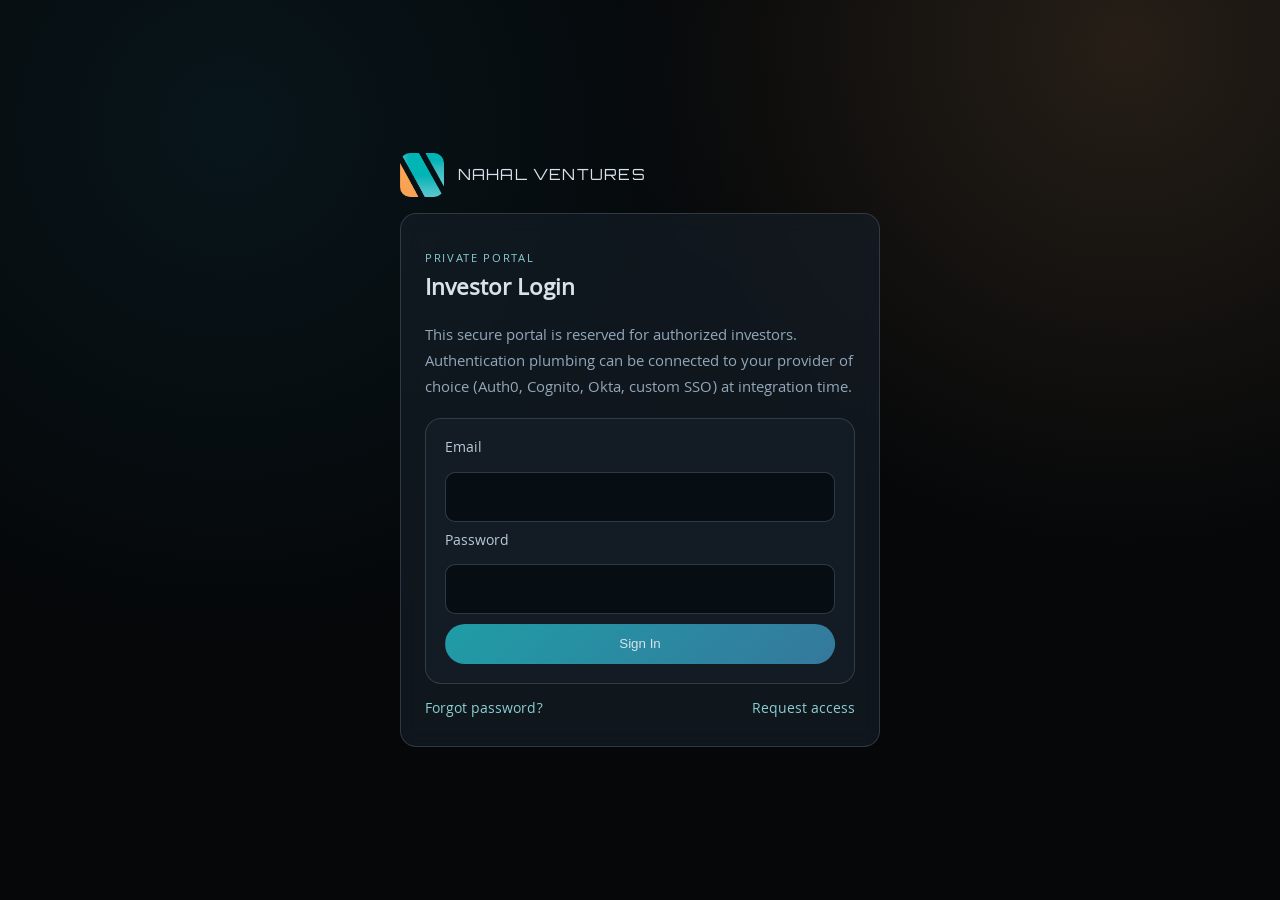
==== investor-login.html @ 8c39ece1 "Build premium multi-page Nahal Ventures web experience" ====
<!DOCTYPE html>
<html lang="en">
  <head>
    <meta charset="UTF-8" />
    <meta name="viewport" content="width=device-width, initial-scale=1.0" />
    <meta name="description" content="Investor access portal for Nahal Ventures." />
    <title>Investor Login | Nahal Ventures</title>
    <link rel="stylesheet" href="style.css" />
  </head>
  <body class="login-body">
    <main class="login-main">
      <a href="main.html" class="brand login-brand" aria-label="Return to Nahal Ventures home">
        <img src="Img/logo.png" alt="Nahal Ventures logo" class="brand-logo" />
        <span class="brand-wordmark">Nahal Ventures</span>
      </a>

      <section class="login-card" aria-labelledby="investor-login-title">
        <p class="eyebrow">Private Portal</p>
        <h1 id="investor-login-title">Investor Login</h1>
        <p class="login-copy">
          This secure portal is reserved for authorized investors. Authentication plumbing can
          be connected to your provider of choice (Auth0, Cognito, Okta, custom SSO) at
          integration time.
        </p>

        <form class="contact-form" action="#" method="post">
          <label for="investor-email">Email</label>
          <input id="investor-email" name="email" type="email" autocomplete="email" required />

          <label for="investor-password">Password</label>
          <input
            id="investor-password"
            name="password"
            type="password"
            autocomplete="current-password"
            required
          />

          <button type="submit" class="btn btn-primary">Sign In</button>
        </form>

        <div class="login-links">
          <a href="#">Forgot password?</a>
          <a href="#">Request access</a>
        </div>
      </section>
    </main>
  </body>
</html>
---- style.css ----
@font-face {
  font-family: "Khula";
  src: url("fonts/Khula/Khula-Regular.ttf") format("truetype");
  font-display: swap;
}

@font-face {
  font-family: "Orbitron";
  src: url("fonts/Orbitron/Orbitron-VariableFont_wght.ttf") format("truetype");
  font-display: swap;
}

:root {
  --bg: #050709;
  --panel: #0f151c;
  --panel-soft: rgba(22, 30, 39, 0.68);
  --text: #d8e2eb;
  --muted: #92a7b9;
  --line: rgba(169, 194, 214, 0.2);
  --teal: #26bec9;
  --mist: #8bcdd3;
  --gold: #f0ad6b;
  --evergreen: #5f8c82;
}

* {
  box-sizing: border-box;
}

html {
  scroll-behavior: smooth;
}

body {
  margin: 0;
  font-family: "Khula", system-ui, -apple-system, sans-serif;
  background: radial-gradient(circle at 18% 14%, rgba(31, 127, 153, 0.12), transparent 40%),
    radial-gradient(circle at 88% 5%, rgba(240, 173, 107, 0.14), transparent 36%), var(--bg);
  color: var(--text);
  line-height: 1.6;
  min-height: 100vh;
  overflow-x: hidden;
}

.site-shell {
  position: fixed;
  inset: 0;
  pointer-events: none;
  z-index: -1;
}

.ambient {
  position: absolute;
  inset: 0;
}

.ambient-water {
  background: linear-gradient(150deg, rgba(38, 190, 201, 0.07), transparent 45%),
    linear-gradient(35deg, rgba(139, 205, 211, 0.08), transparent 42%);
  mask-image: linear-gradient(to bottom, rgba(0, 0, 0, 0.85), transparent 95%);
}

.ambient-fog {
  background: radial-gradient(circle at 20% 70%, rgba(100, 125, 146, 0.18), transparent 32%),
    radial-gradient(circle at 70% 78%, rgba(64, 94, 116, 0.2), transparent 33%);
}

.ambient-city {
  background-image: linear-gradient(to top, rgba(154, 170, 190, 0.11) 1px, transparent 1px),
    linear-gradient(to right, rgba(154, 170, 190, 0.05) 1px, transparent 1px);
  background-size: 100% 36px, 70px 100%;
  opacity: 0.15;
  transform: perspective(500px) rotateX(67deg) translateY(30%);
  transform-origin: bottom;
}

.container {
  width: min(1100px, calc(100% - 3rem));
  margin: 0 auto;
}

.section {
  padding: 6rem 0;
}

.topbar {
  position: sticky;
  top: 0;
  backdrop-filter: blur(12px);
  background: rgba(4, 8, 12, 0.7);
  border-bottom: 1px solid var(--line);
  z-index: 99;
}

.nav-wrap {
  min-height: 82px;
  display: flex;
  align-items: center;
  justify-content: space-between;
  gap: 1.25rem;
}

.brand {
  display: inline-flex;
  align-items: center;
  gap: 0.85rem;
  text-decoration: none;
  color: var(--text);
}

.brand-logo {
  width: 44px;
  height: 44px;
  border-radius: 10px;
}

.brand-wordmark {
  font-family: "Orbitron", "Khula", sans-serif;
  letter-spacing: 0.08em;
  font-size: 0.96rem;
  text-transform: uppercase;
}

.site-nav {
  display: flex;
  align-items: center;
  gap: 1.35rem;
}

.site-nav a {
  color: var(--muted);
  text-decoration: none;
  font-size: 0.94rem;
  transition: color 0.2s ease, transform 0.2s ease;
}

.site-nav a:hover,
.site-nav a:focus-visible {
  color: var(--text);
  transform: translateY(-1px);
}

.investor-link {
  border: 1px solid rgba(38, 190, 201, 0.35);
  padding: 0.52rem 0.9rem;
  border-radius: 999px;
}

.menu-toggle {
  display: none;
  background: transparent;
  border: none;
  width: 44px;
  height: 44px;
  padding: 0.5rem;
}

.menu-toggle span {
  display: block;
  height: 2px;
  width: 100%;
  background: var(--text);
  margin: 0.34rem 0;
}

.hero {
  min-height: calc(100vh - 82px);
  display: grid;
  align-items: center;
}

.hero-grid {
  display: grid;
  grid-template-columns: 1.2fr 0.8fr;
  gap: 2.1rem;
  align-items: center;
}

.eyebrow,
.section-kicker {
  letter-spacing: 0.14em;
  text-transform: uppercase;
  color: var(--mist);
  font-size: 0.75rem;
  margin-bottom: 0.5rem;
}

h1,
h2,
h3 {
  margin-top: 0;
  line-height: 1.2;
}

.hero h1 {
  font-size: clamp(2rem, 4.2vw, 3.5rem);
  max-width: 16ch;
}

.hero-subhead {
  color: var(--muted);
  max-width: 60ch;
}

.hero-actions {
  margin-top: 2rem;
  display: flex;
  flex-wrap: wrap;
  gap: 0.9rem;
}

.btn {
  display: inline-flex;
  align-items: center;
  justify-content: center;
  text-decoration: none;
  border-radius: 999px;
  padding: 0.72rem 1.3rem;
  border: 1px solid transparent;
  color: var(--text);
  cursor: pointer;
  transition: transform 0.25s ease, border-color 0.25s ease, background 0.25s ease;
}

.btn:hover,
.btn:focus-visible {
  transform: translateY(-2px);
}

.btn-primary {
  background: linear-gradient(140deg, #1f9da6, #35789d);
}

.btn-secondary {
  border-color: var(--line);
  background: rgba(11, 17, 25, 0.5);
}

.hero-panel,
.glass-card,
.contact-form,
.login-card {
  border: 1px solid var(--line);
  background: var(--panel-soft);
  backdrop-filter: blur(10px);
  border-radius: 16px;
}

.hero-panel {
  padding: 1.6rem;
}

.hero-logo {
  width: 72px;
  height: 72px;
  border-radius: 14px;
  margin-bottom: 0.85rem;
}

.hero-panel p,
.hero-panel li,
.section p {
  color: var(--muted);
}

.narrow {
  max-width: 72ch;
}

.focus-grid {
  margin-top: 2rem;
  display: grid;
  grid-template-columns: repeat(5, minmax(0, 1fr));
  gap: 1rem;
}

.glass-card {
  padding: 1.15rem;
  transition: border-color 0.2s ease, transform 0.25s ease;
}

.glass-card:hover {
  border-color: rgba(139, 205, 211, 0.55);
  transform: translateY(-4px);
}

.glass-card h3 {
  font-size: 1rem;
  margin-bottom: 0.5rem;
}

.principles-grid {
  margin-top: 1.5rem;
  display: grid;
  grid-template-columns: repeat(3, minmax(0, 1fr));
  gap: 0.8rem;
}

.principles-grid div {
  border: 1px solid var(--line);
  border-radius: 12px;
  padding: 0.9rem;
  color: #c3d2df;
  background: rgba(13, 19, 27, 0.58);
}

.contact-wrap {
  display: grid;
  grid-template-columns: 1fr 1fr;
  gap: 1.8rem;
  align-items: start;
}

.contact-form {
  padding: 1.2rem;
  display: grid;
  gap: 0.6rem;
}

label {
  color: #b7cad7;
  font-size: 0.92rem;
}

input,
textarea {
  width: 100%;
  background: rgba(3, 7, 11, 0.65);
  border: 1px solid rgba(147, 171, 192, 0.28);
  border-radius: 10px;
  padding: 0.7rem 0.8rem;
  color: var(--text);
  font: inherit;
}

input:focus-visible,
textarea:focus-visible {
  outline: 2px solid rgba(38, 190, 201, 0.45);
  outline-offset: 2px;
}

.contact-email {
  color: #d9e8f5;
  margin-top: 1.3rem;
}

.footer {
  border-top: 1px solid var(--line);
  padding: 1.4rem 0 2rem;
}

.footer-inner {
  display: flex;
  justify-content: space-between;
  flex-wrap: wrap;
  gap: 0.8rem;
  color: var(--muted);
}

.footer a {
  color: var(--mist);
  text-decoration: none;
}

.login-body {
  display: grid;
  min-height: 100vh;
  place-items: center;
}

.login-main {
  width: min(480px, calc(100% - 2rem));
}

.login-brand {
  justify-content: center;
  margin-bottom: 1rem;
}

.login-card {
  padding: 1.5rem;
}

.login-copy {
  color: var(--muted);
  margin-bottom: 1rem;
}

.login-links {
  display: flex;
  justify-content: space-between;
  margin-top: 0.9rem;
  flex-wrap: wrap;
  gap: 0.5rem;
}

.login-links a {
  color: var(--mist);
  text-decoration: none;
  font-size: 0.94rem;
}

.fade-in {
  opacity: 0;
  transform: translateY(16px);
  transition: opacity 0.8s ease, transform 0.8s ease;
}

.fade-in.visible {
  opacity: 1;
  transform: translateY(0);
}

.sr-only {
  position: absolute;
  width: 1px;
  height: 1px;
  padding: 0;
  margin: -1px;
  overflow: hidden;
  clip: rect(0, 0, 0, 0);
  border: 0;
}

@media (max-width: 1024px) {
  .focus-grid {
    grid-template-columns: repeat(2, minmax(0, 1fr));
  }

  .hero-grid,
  .contact-wrap {
    grid-template-columns: 1fr;
  }
}

@media (max-width: 760px) {
  .menu-toggle {
    display: inline-block;
  }

  .site-nav {
    position: absolute;
    top: 82px;
    right: 1.5rem;
    width: min(280px, calc(100% - 3rem));
    background: rgba(8, 13, 19, 0.97);
    border: 1px solid var(--line);
    border-radius: 12px;
    padding: 0.8rem;
    display: none;
    flex-direction: column;
    align-items: stretch;
  }

  .site-nav.open {
    display: flex;
  }

  .investor-link {
    text-align: center;
  }

  .principles-grid {
    grid-template-columns: 1fr 1fr;
  }
}

@media (max-width: 520px) {
  .section {
    padding: 4.5rem 0;
  }

  .brand-wordmark {
    font-size: 0.84rem;
  }

  .focus-grid,
  .principles-grid {
    grid-template-columns: 1fr;
  }
}
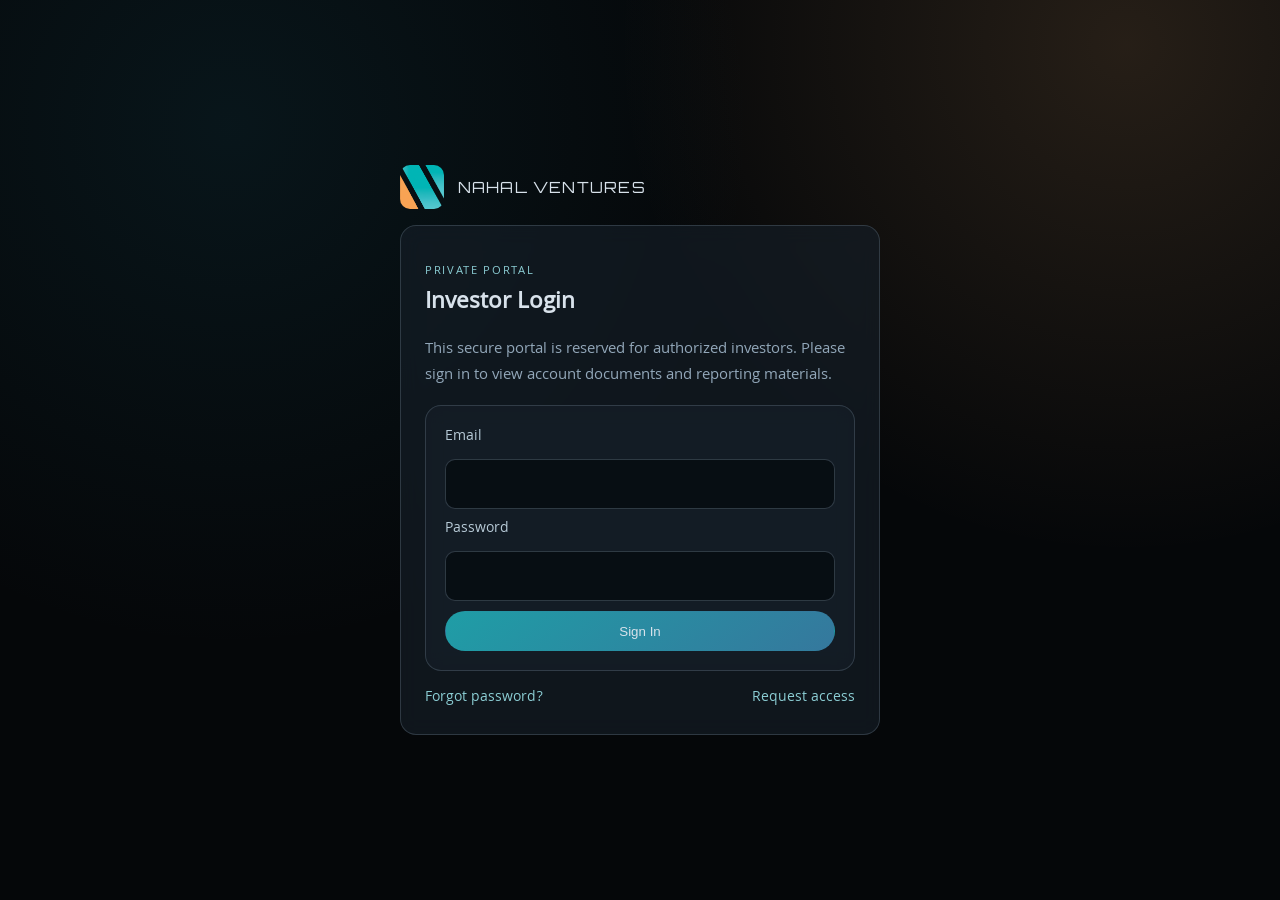
==== commit 453745c9: "Polish investor login copy for production presentation" ====
--- a/investor-login.html
+++ b/investor-login.html
@@ -18,9 +18,8 @@
         <p class="eyebrow">Private Portal</p>
         <h1 id="investor-login-title">Investor Login</h1>
         <p class="login-copy">
-          This secure portal is reserved for authorized investors. Authentication plumbing can
-          be connected to your provider of choice (Auth0, Cognito, Okta, custom SSO) at
-          integration time.
+          This secure portal is reserved for authorized investors. Please sign in to view
+          account documents and reporting materials.
         </p>
 
         <form class="contact-form" action="#" method="post">
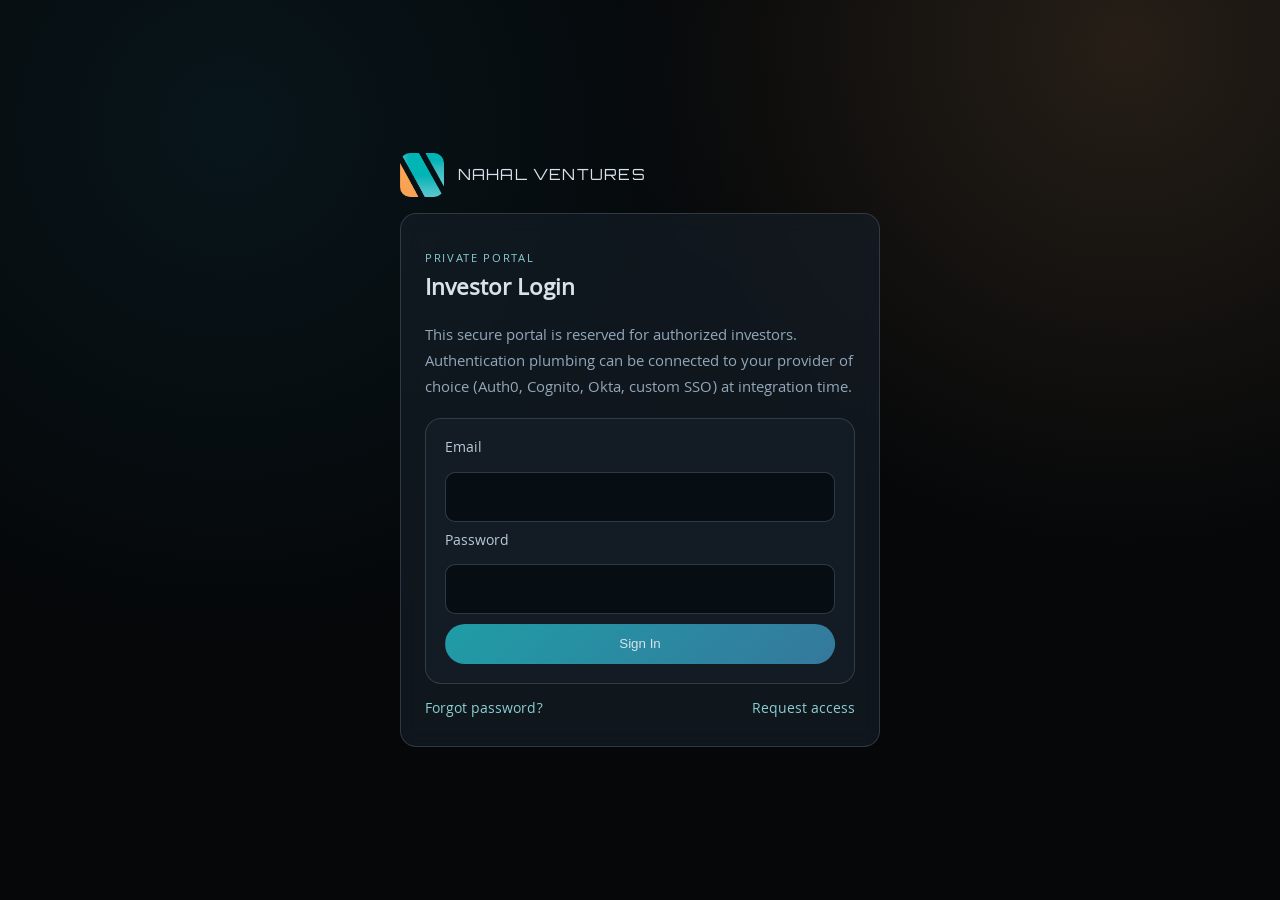
==== commit 290b2df1: "Merge branch 'main' into codex/build-polished-website-for-nahal-ventures-7e1bcu" ====
--- a/investor-login.html
+++ b/investor-login.html
@@ -18,8 +18,9 @@
         <p class="eyebrow">Private Portal</p>
         <h1 id="investor-login-title">Investor Login</h1>
         <p class="login-copy">
-          This secure portal is reserved for authorized investors. Please sign in to view
-          account documents and reporting materials.
+          This secure portal is reserved for authorized investors. Authentication plumbing can
+          be connected to your provider of choice (Auth0, Cognito, Okta, custom SSO) at
+          integration time.
         </p>
 
         <form class="contact-form" action="#" method="post">
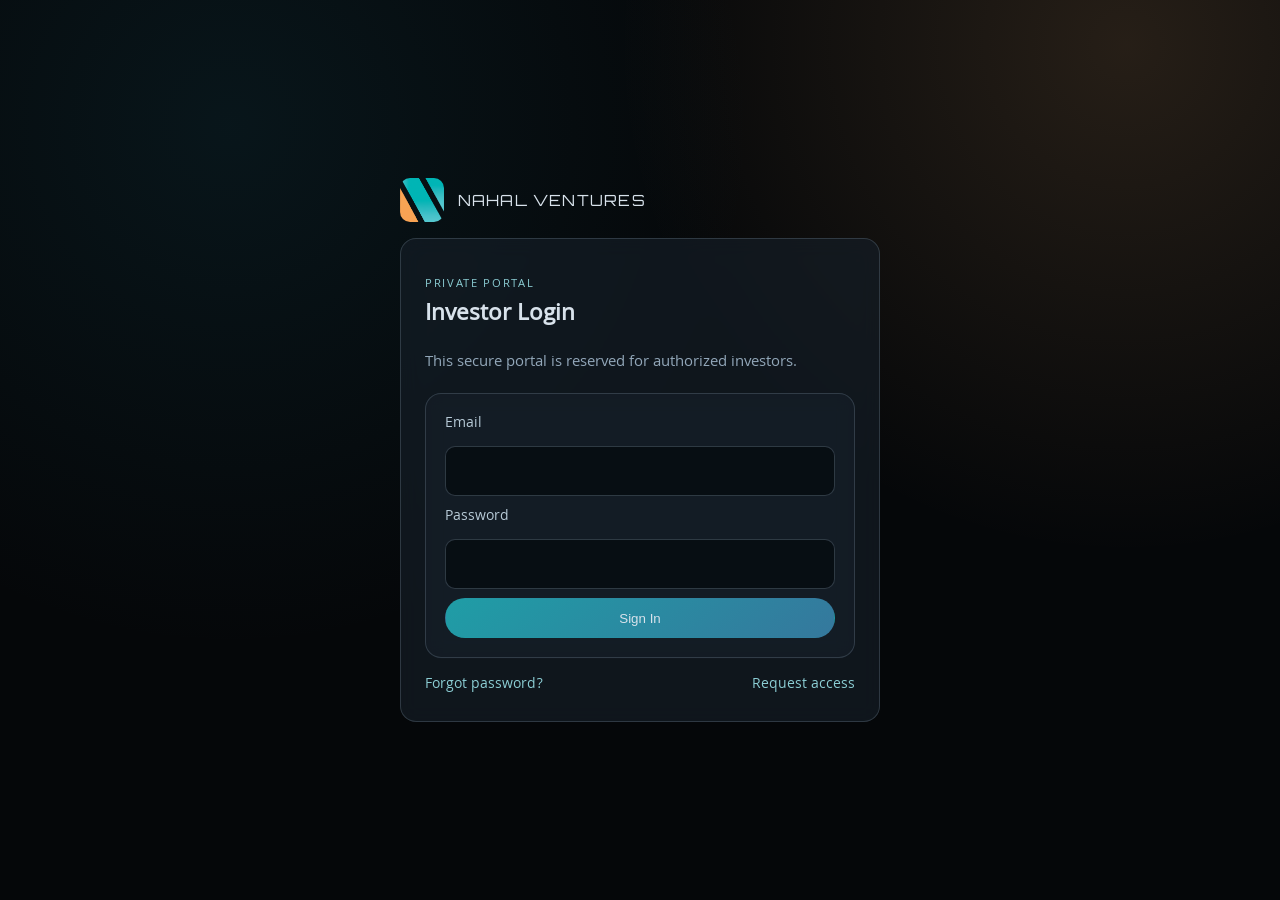
==== commit ad64864e: "change to index file" ====
--- a/investor-login.html
+++ b/investor-login.html
@@ -18,9 +18,7 @@
         <p class="eyebrow">Private Portal</p>
         <h1 id="investor-login-title">Investor Login</h1>
         <p class="login-copy">
-          This secure portal is reserved for authorized investors. Authentication plumbing can
-          be connected to your provider of choice (Auth0, Cognito, Okta, custom SSO) at
-          integration time.
+          This secure portal is reserved for authorized investors.
         </p>
 
         <form class="contact-form" action="#" method="post">
